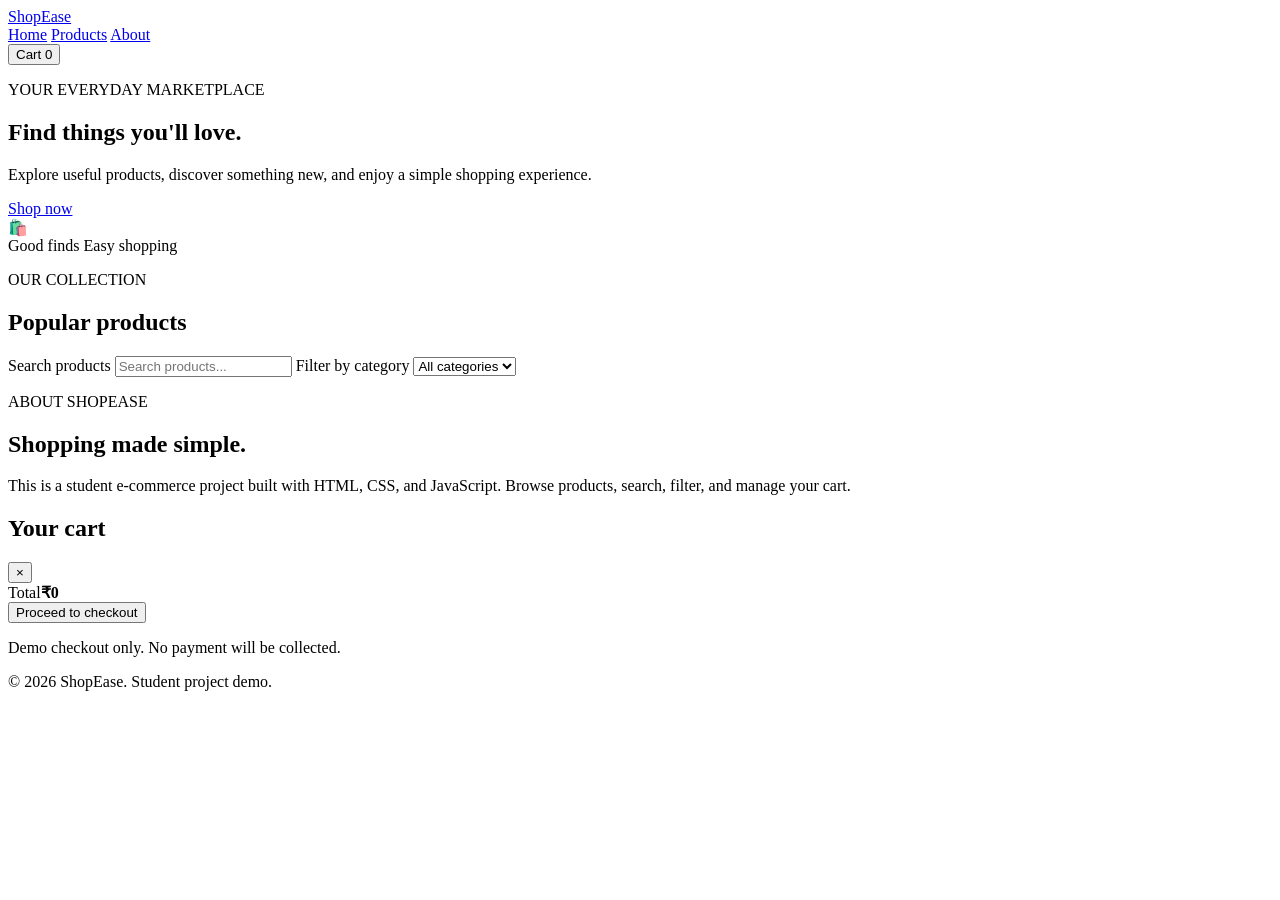
==== index.html @ 78411b1c "Add responsive e-commerce storefront structure" ====
<!DOCTYPE html>
<html lang="en">
<head>
  <meta charset="UTF-8">
  <meta name="viewport" content="width=device-width, initial-scale=1.0">
  <meta name="description" content="Shop everyday essentials at ShopEase.">
  <title>ShopEase | Online Store</title>
  <link rel="stylesheet" href="style.css">
  <script src="script.js" defer></script>
</head>
<body>
  <header class="site-header">
    <a class="brand" href="#" aria-label="ShopEase home">Shop<span>Ease</span></a>
    <nav class="main-nav" aria-label="Main navigation">
      <a href="#home">Home</a>
      <a href="#products">Products</a>
      <a href="#about">About</a>
    </nav>
    <button class="cart-toggle" id="cart-toggle" aria-label="Open shopping cart">
      Cart <span class="cart-count" id="cart-count">0</span>
    </button>
  </header>

  <main>
    <section class="hero" id="home">
      <div class="hero-copy">
        <p class="eyebrow">YOUR EVERYDAY MARKETPLACE</p>
        <h1>Find things you'll <span>love.</span></h1>
        <p>Explore useful products, discover something new, and enjoy a simple shopping experience.</p>
        <a class="primary-button" href="#products">Shop now</a>
      </div>
      <div class="hero-art" aria-hidden="true">
        <div class="hero-circle">🛍️</div>
        <span class="floating-tag tag-one">Good finds</span>
        <span class="floating-tag tag-two">Easy shopping</span>
      </div>
    </section>

    <section class="products-section" id="products">
      <div class="section-heading">
        <div>
          <p class="eyebrow">OUR COLLECTION</p>
          <h2>Popular products</h2>
        </div>
        <div class="product-tools">
          <label class="sr-only" for="search-input">Search products</label>
          <input id="search-input" type="search" placeholder="Search products...">
          <label class="sr-only" for="category-filter">Filter by category</label>
          <select id="category-filter">
            <option value="all">All categories</option>
            <option value="Electronics">Electronics</option>
            <option value="Fashion">Fashion</option>
            <option value="Home">Home</option>
          </select>
        </div>
      </div>
      <div class="product-grid" id="product-grid" aria-live="polite"></div>
    </section>

    <section class="about-section" id="about">
      <p class="eyebrow">ABOUT SHOPEASE</p>
      <h2>Shopping made simple.</h2>
      <p>This is a student e-commerce project built with HTML, CSS, and JavaScript. Browse products, search, filter, and manage your cart.</p>
    </section>
  </main>

  <div class="cart-backdrop" id="cart-backdrop"></div>
  <aside class="cart-panel" id="cart-panel" aria-label="Shopping cart" aria-hidden="true">
    <div class="cart-heading">
      <h2>Your cart</h2>
      <button class="close-cart" id="close-cart" aria-label="Close cart">×</button>
    </div>
    <div class="cart-items" id="cart-items"></div>
    <div class="cart-footer">
      <div class="total-row"><span>Total</span><strong id="cart-total">₹0</strong></div>
      <button class="checkout-button" id="checkout-button">Proceed to checkout</button>
      <p class="cart-note">Demo checkout only. No payment will be collected.</p>
    </div>
  </aside>

  <footer class="site-footer">
    <p>© 2026 ShopEase. Student project demo.</p>
  </footer>
</body>
</html>
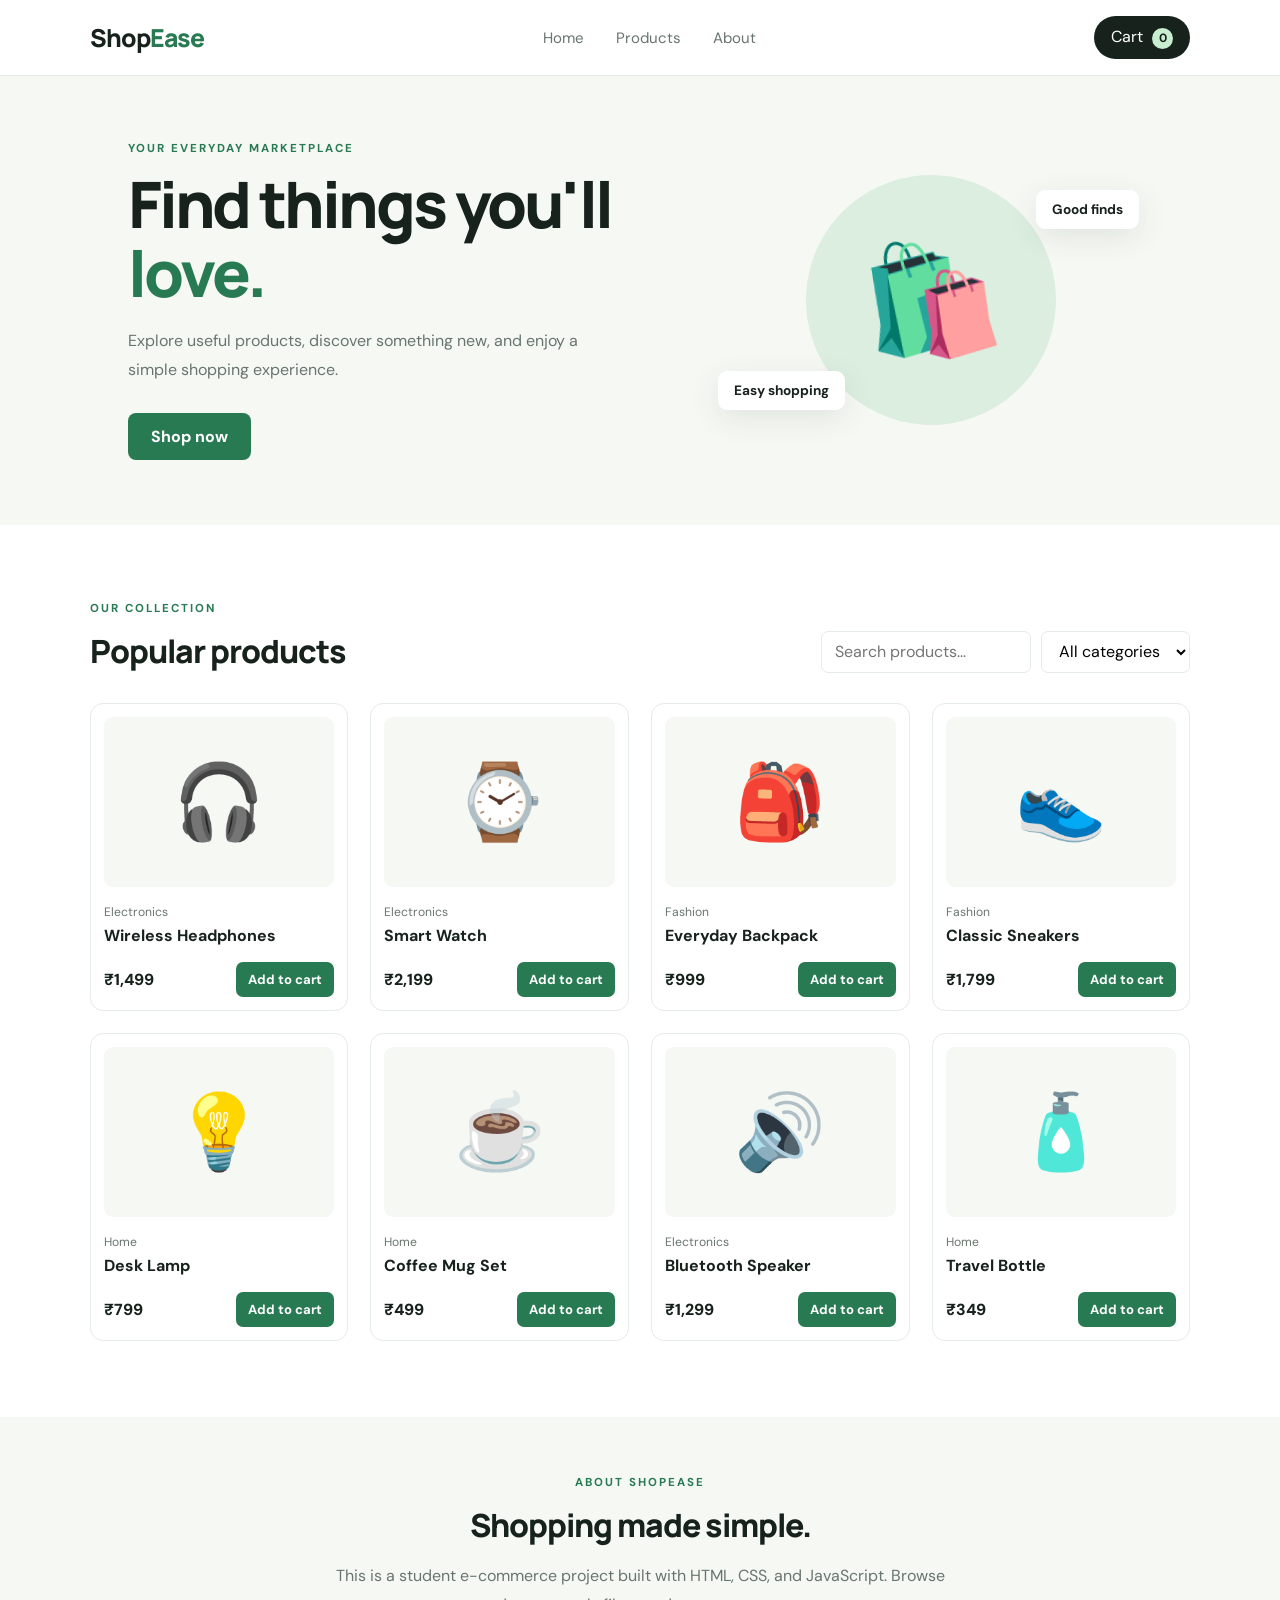
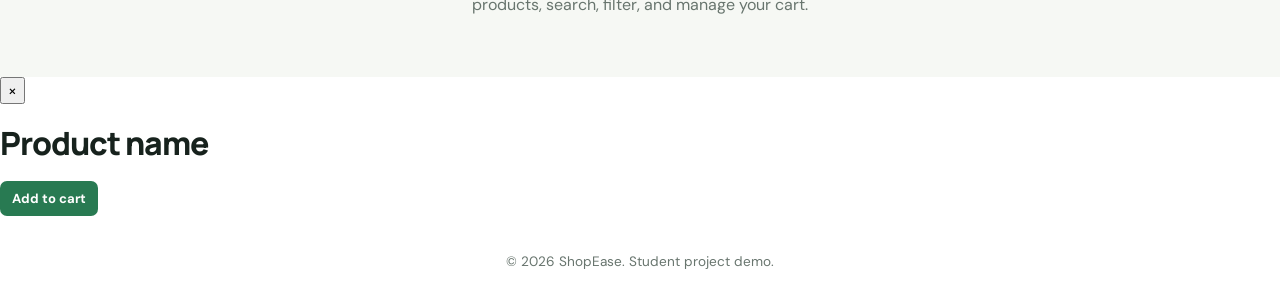
==== commit bbdd4e09: "Add product details dialog markup" ====
--- a/index.html
+++ b/index.html
@@ -64,6 +64,19 @@
     </section>
   </main>
 
+  <div class="details-backdrop" id="details-backdrop"></div>
+  <section class="details-modal" id="details-modal" role="dialog" aria-modal="true" aria-labelledby="details-name" aria-hidden="true">
+    <button class="details-close" id="details-close" aria-label="Close product details">×</button>
+    <div class="details-art" id="details-emoji" aria-hidden="true"></div>
+    <div class="details-copy">
+      <p class="product-category" id="details-category"></p>
+      <h2 id="details-name">Product name</h2>
+      <p class="details-description" id="details-description"></p>
+      <strong class="details-price" id="details-price"></strong>
+      <button class="add-button details-add" id="details-add">Add to cart</button>
+    </div>
+  </section>
+
   <div class="cart-backdrop" id="cart-backdrop"></div>
   <aside class="cart-panel" id="cart-panel" aria-label="Shopping cart" aria-hidden="true">
     <div class="cart-heading">
--- a/style.css
+++ b/style.css
@@ -0,0 +1,98 @@
+@import url('https://fonts.googleapis.com/css2?family=DM+Sans:wght@400;500;600;700&family=Manrope:wght@400;500;600;700;800&display=swap');
+
+:root {
+  --ink: #17221d;
+  --muted: #68756e;
+  --green: #287a52;
+  --green-dark: #1d603f;
+  --cream: #f6f8f4;
+  --line: #e5ebe5;
+  --white: #ffffff;
+  font-family: 'DM Sans', sans-serif;
+}
+* { box-sizing: border-box; }
+html { scroll-behavior: smooth; }
+body { margin: 0; color: var(--ink); background: var(--white); }
+button, input, select { font: inherit; }
+button, a { -webkit-tap-highlight-color: transparent; }
+a { color: inherit; text-decoration: none; }
+.site-header { height: 76px; padding: 0 7%; display: flex; align-items: center; justify-content: space-between; border-bottom: 1px solid var(--line); background: #fff; }
+.brand { font: 800 1.55rem 'Manrope', sans-serif; letter-spacing: -1px; }
+.brand span, .hero h1 span { color: var(--green); }
+.main-nav { display: flex; gap: 32px; color: var(--muted); font-size: .94rem; }
+.main-nav a:hover { color: var(--green); }
+.cart-toggle { border: 0; border-radius: 999px; padding: 10px 17px; color: #fff; background: var(--ink); cursor: pointer; }
+.cart-count { display: inline-grid; place-items: center; min-width: 21px; height: 21px; margin-left: 5px; border-radius: 50%; color: var(--ink); background: #c8edcf; font-size: .75rem; font-weight: 700; }
+.hero { min-height: 440px; padding: 65px 10%; display: grid; grid-template-columns: 1.1fr .9fr; align-items: center; gap: 40px; background: var(--cream); overflow: hidden; }
+.eyebrow { margin: 0 0 13px; color: var(--green); font-size: .72rem; font-weight: 700; letter-spacing: 2px; }
+.hero h1 { max-width: 570px; margin: 0; font: 800 clamp(2.8rem, 5vw, 4.5rem)/1.08 'Manrope', sans-serif; letter-spacing: -3px; }
+.hero-copy > p:not(.eyebrow) { max-width: 470px; margin: 20px 0 28px; color: var(--muted); line-height: 1.8; }
+.primary-button, .checkout-button { display: inline-block; border: 0; border-radius: 8px; padding: 13px 23px; color: #fff; background: var(--green); font-weight: 700; cursor: pointer; }
+.primary-button:hover, .checkout-button:hover { background: var(--green-dark); }
+.hero-art { min-height: 290px; position: relative; display: grid; place-items: center; }
+.hero-circle { width: 250px; height: 250px; display: grid; place-items: center; border-radius: 50%; background: #dceee0; font-size: 7rem; transform: rotate(-8deg); }
+.floating-tag { position: absolute; padding: 11px 16px; border-radius: 9px; background: #fff; box-shadow: 0 8px 30px #1b38221a; font-size: .85rem; font-weight: 700; }
+.tag-one { top: 35px; right: 3%; }
+.tag-two { bottom: 35px; left: 2%; }
+.products-section { padding: 76px 7%; }
+.section-heading { display: flex; align-items: end; justify-content: space-between; gap: 24px; margin-bottom: 30px; }
+h2 { margin: 0; font: 800 2rem 'Manrope', sans-serif; letter-spacing: -1px; }
+.product-tools { display: flex; gap: 10px; }
+.product-tools input, .product-tools select { min-height: 42px; padding: 0 13px; border: 1px solid var(--line); border-radius: 7px; outline-color: var(--green); background: #fff; }
+.product-tools input { width: 210px; }
+.product-grid { display: grid; grid-template-columns: repeat(4, minmax(0, 1fr)); gap: 22px; }
+.product-card { padding: 13px; border: 1px solid var(--line); border-radius: 13px; transition: transform .2s, box-shadow .2s; }
+.product-card:hover { transform: translateY(-4px); box-shadow: 0 12px 30px #203b2610; }
+.product-art { height: 170px; display: grid; place-items: center; border-radius: 9px; background: var(--cream); font-size: 4.6rem; }
+.product-category { margin: 17px 0 5px; color: var(--muted); font-size: .76rem; }
+.product-card h3 { margin: 0; font-size: 1rem; }
+.product-bottom { display: flex; align-items: center; justify-content: space-between; gap: 8px; margin-top: 16px; }
+.product-price { font-weight: 800; }
+.add-button { border: 0; border-radius: 7px; padding: 9px 12px; color: #fff; background: var(--green); cursor: pointer; font-size: .82rem; font-weight: 700; }
+.add-button:hover { background: var(--green-dark); }
+.empty-results { grid-column: 1 / -1; padding: 35px; color: var(--muted); text-align: center; }
+.about-section { padding: 58px 10%; background: var(--cream); text-align: center; }
+.about-section p:last-child { max-width: 620px; margin: 15px auto 0; color: var(--muted); line-height: 1.8; }
+.site-footer { padding: 23px; color: var(--muted); text-align: center; font-size: .85rem; }
+.cart-backdrop { position: fixed; inset: 0; z-index: 5; visibility: hidden; opacity: 0; background: #101a1480; transition: .25s; }
+.cart-panel { position: fixed; z-index: 6; top: 0; right: 0; width: min(420px, 100%); height: 100%; padding: 25px; display: flex; flex-direction: column; background: #fff; transform: translateX(100%); transition: transform .25s; }
+.cart-open .cart-backdrop { visibility: visible; opacity: 1; }
+.cart-open .cart-panel { transform: translateX(0); }
+.cart-heading { display: flex; align-items: center; justify-content: space-between; padding-bottom: 20px; border-bottom: 1px solid var(--line); }
+.cart-heading h2 { font-size: 1.5rem; }
+.close-cart { border: 0; background: none; cursor: pointer; font-size: 2rem; }
+.cart-items { flex: 1; overflow-y: auto; }
+.cart-empty { padding: 35px 5px; color: var(--muted); text-align: center; }
+.cart-item { display: grid; grid-template-columns: 52px 1fr auto; align-items: center; gap: 12px; padding: 16px 0; border-bottom: 1px solid var(--line); }
+.cart-item-art { width: 52px; height: 52px; display: grid; place-items: center; border-radius: 8px; background: var(--cream); font-size: 1.7rem; }
+.cart-item h3 { margin: 0 0 4px; font-size: .9rem; }
+.cart-item p { margin: 0; color: var(--muted); font-size: .82rem; }
+.quantity-controls { display: flex; align-items: center; gap: 8px; margin-top: 7px; }
+.quantity-controls button { width: 23px; height: 23px; border: 1px solid var(--line); border-radius: 5px; background: #fff; cursor: pointer; }
+.remove-button { border: 0; color: #a33b3b; background: none; cursor: pointer; font-size: .78rem; }
+.cart-footer { padding-top: 18px; border-top: 1px solid var(--line); }
+.total-row { display: flex; justify-content: space-between; margin-bottom: 16px; font-size: 1.1rem; }
+.checkout-button { width: 100%; }
+.cart-note { color: var(--muted); text-align: center; font-size: .75rem; }
+.sr-only { position: absolute; width: 1px; height: 1px; padding: 0; margin: -1px; overflow: hidden; clip: rect(0,0,0,0); white-space: nowrap; border: 0; }
+@media (max-width: 900px) { .product-grid { grid-template-columns: repeat(2, minmax(0, 1fr)); } .hero { padding-inline: 7%; } }
+@media (max-width: 620px) {
+  .site-header { height: 66px; padding-inline: 5%; }
+  .main-nav { gap: 13px; font-size: .82rem; }
+  .brand { font-size: 1.25rem; }
+  .cart-toggle { padding: 8px 11px; font-size: .82rem; }
+  .hero { grid-template-columns: 1fr; padding: 55px 7% 35px; text-align: center; }
+  .hero-copy > p:not(.eyebrow) { margin-inline: auto; }
+  .hero-art { min-height: 230px; }
+  .hero-circle { width: 190px; height: 190px; font-size: 5rem; }
+  .section-heading { align-items: stretch; flex-direction: column; }
+  .product-tools { flex-direction: column; }
+  .product-tools input { width: 100%; }
+  .product-grid { gap: 12px; }
+  .product-card { padding: 9px; }
+  .product-art { height: 125px; font-size: 3.5rem; }
+  .product-bottom { align-items: stretch; flex-direction: column; }
+  .add-button { width: 100%; }
+  h2 { font-size: 1.7rem; }
+}
+@media (max-width: 370px) { .main-nav { gap: 8px; } .main-nav a { font-size: .75rem; } .product-grid { grid-template-columns: 1fr; } }
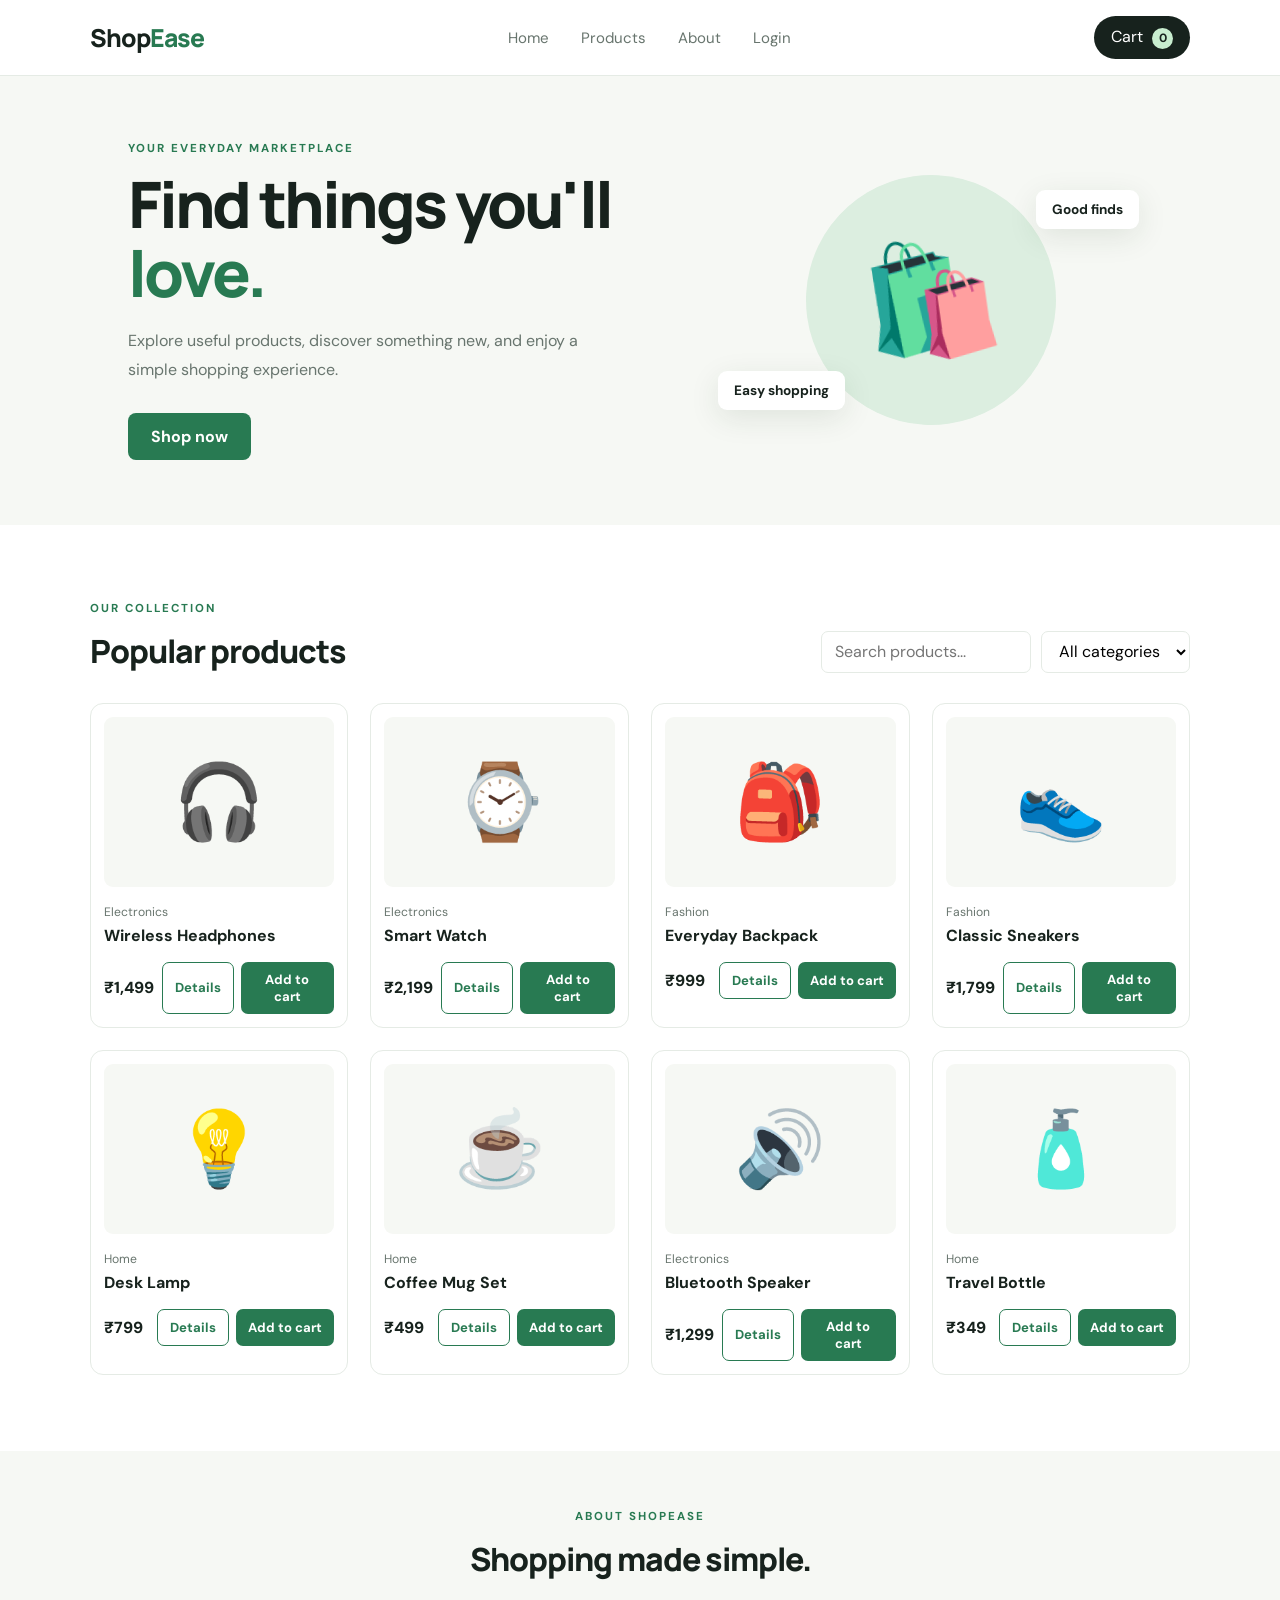
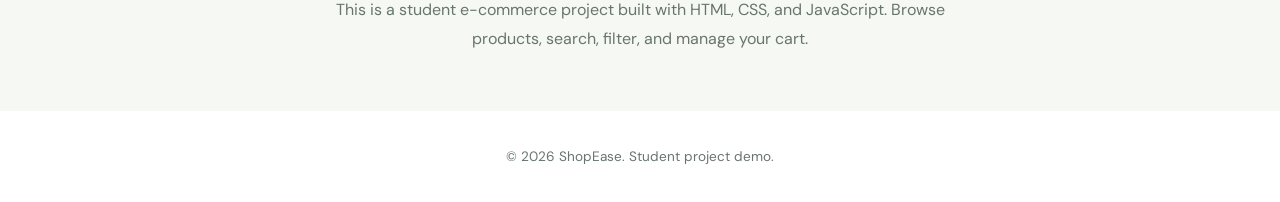
==== commit 310261f1: "Add login link to store navigation" ====
--- a/index.html
+++ b/index.html
@@ -15,6 +15,7 @@
       <a href="#home">Home</a>
       <a href="#products">Products</a>
       <a href="#about">About</a>
+      <a href="login.html">Login</a>
     </nav>
     <button class="cart-toggle" id="cart-toggle" aria-label="Open shopping cart">
       Cart <span class="cart-count" id="cart-count">0</span>
--- a/style.css
+++ b/style.css
@@ -95,4 +95,80 @@
   .add-button { width: 100%; }
   h2 { font-size: 1.7rem; }
 }
-@media (max-width: 370px) { .main-nav { gap: 8px; } .main-nav a { font-size: .75rem; } .product-grid { grid-template-columns: 1fr; } }+@media (max-width: 370px) { .main-nav { gap: 8px; } .main-nav a { font-size: .75rem; } .product-grid { grid-template-columns: 1fr; } }
+
+/* Product details popup */
+.details-backdrop {
+  position: fixed;
+  inset: 0;
+  z-index: 7;
+  visibility: hidden;
+  opacity: 0;
+  background: #101a1480;
+  transition: .25s;
+}
+.details-modal {
+  position: fixed;
+  z-index: 8;
+  top: 50%;
+  left: 50%;
+  width: min(680px, calc(100% - 30px));
+  max-height: calc(100vh - 30px);
+  padding: 28px;
+  display: grid;
+  grid-template-columns: .9fr 1.1fr;
+  align-items: center;
+  gap: 25px;
+  overflow-y: auto;
+  border-radius: 16px;
+  background: #fff;
+  opacity: 0;
+  visibility: hidden;
+  transform: translate(-50%, -46%);
+  transition: .25s;
+}
+.details-open .details-backdrop { visibility: visible; opacity: 1; }
+.details-open .details-modal {
+  visibility: visible;
+  opacity: 1;
+  transform: translate(-50%, -50%);
+}
+.details-close {
+  position: absolute;
+  top: 10px;
+  right: 15px;
+  border: 0;
+  background: none;
+  cursor: pointer;
+  font-size: 2rem;
+}
+.details-art {
+  min-height: 220px;
+  display: grid;
+  place-items: center;
+  border-radius: 12px;
+  background: var(--cream);
+  font-size: 6rem;
+}
+.details-copy h2 { margin: 5px 0 12px; font-size: 1.7rem; }
+.details-description { color: var(--muted); line-height: 1.7; }
+.details-price { display: block; margin: 18px 0; font-size: 1.35rem; }
+.details-add { padding: 12px 20px; }
+.view-details-button {
+  border: 1px solid var(--green);
+  border-radius: 7px;
+  padding: 9px 12px;
+  color: var(--green);
+  background: #fff;
+  cursor: pointer;
+  font-size: .82rem;
+  font-weight: 700;
+}
+.view-details-button:hover { color: #fff; background: var(--green); }
+.product-actions { display: flex; gap: 7px; }
+@media (max-width: 620px) {
+  .details-modal { grid-template-columns: 1fr; gap: 15px; padding: 22px; }
+  .details-art { min-height: 145px; font-size: 4rem; }
+  .details-copy h2 { font-size: 1.4rem; }
+  .product-actions { flex-direction: column; }
+}
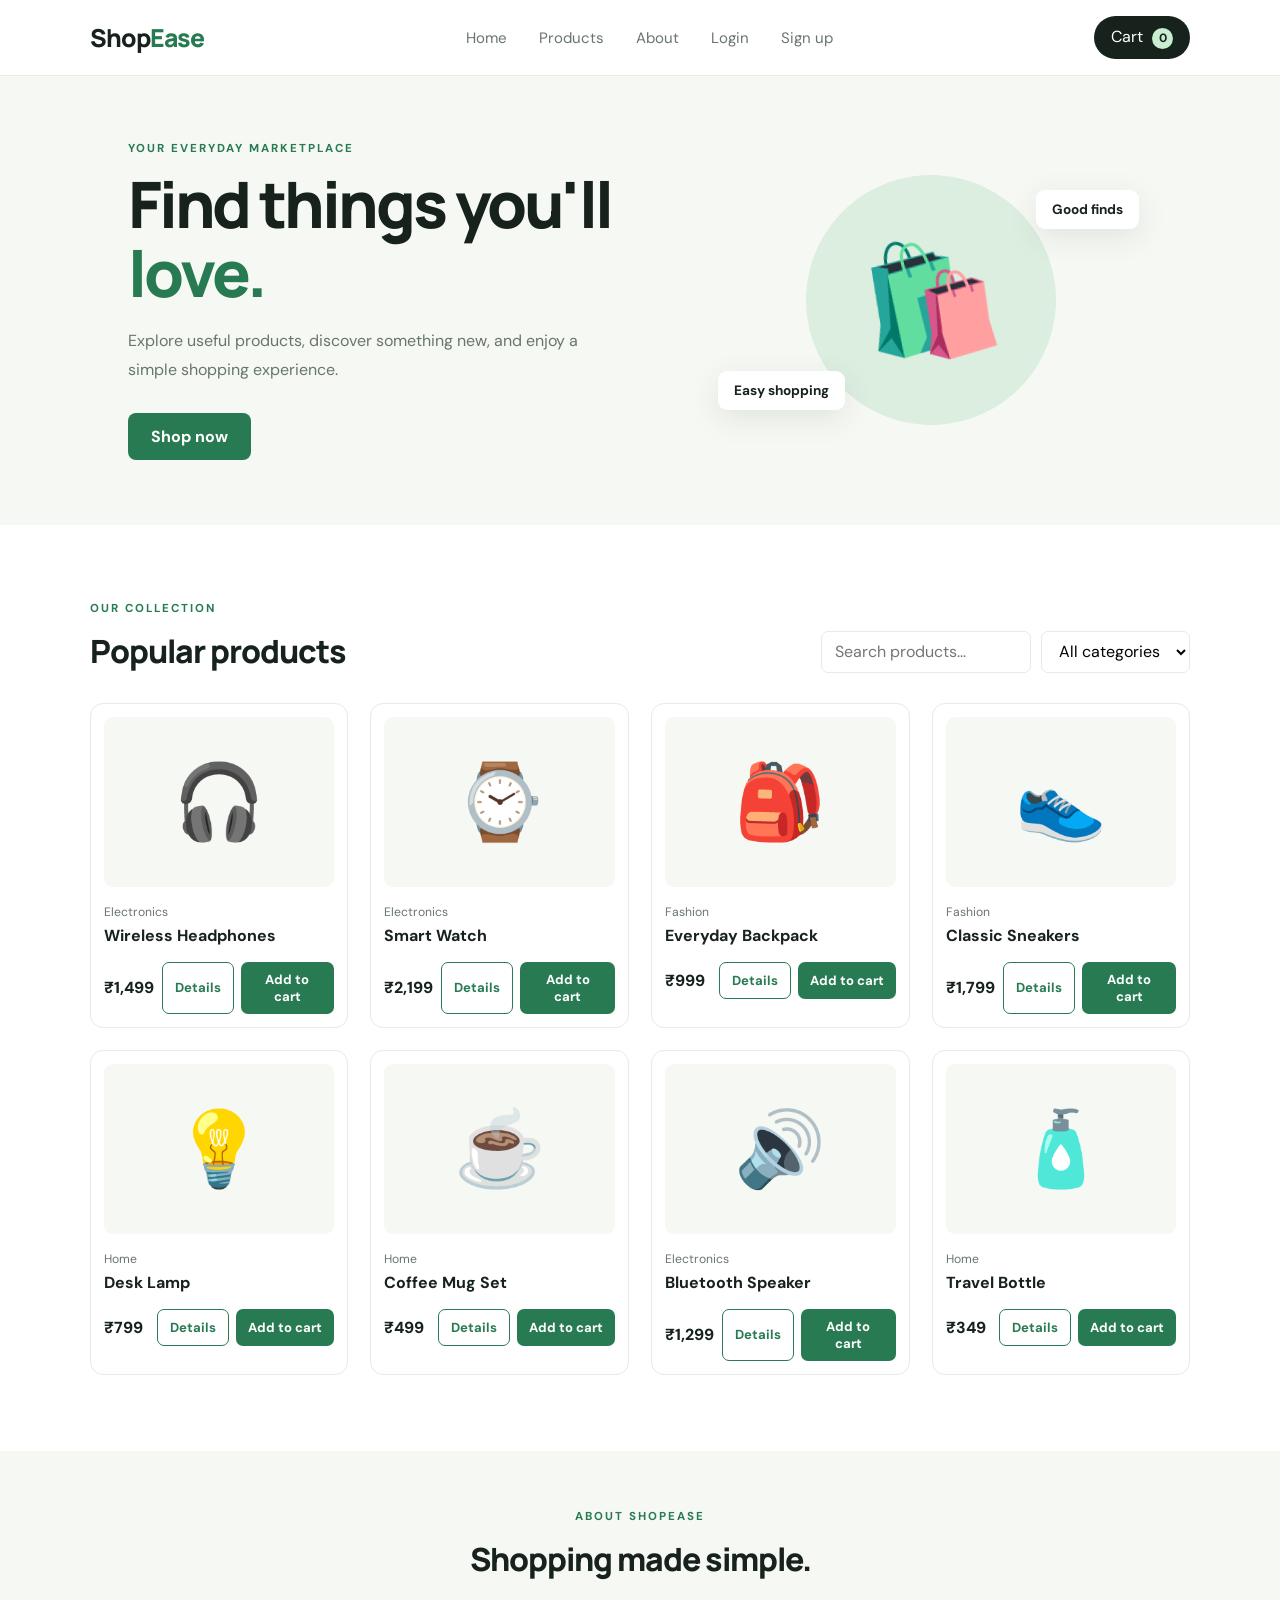
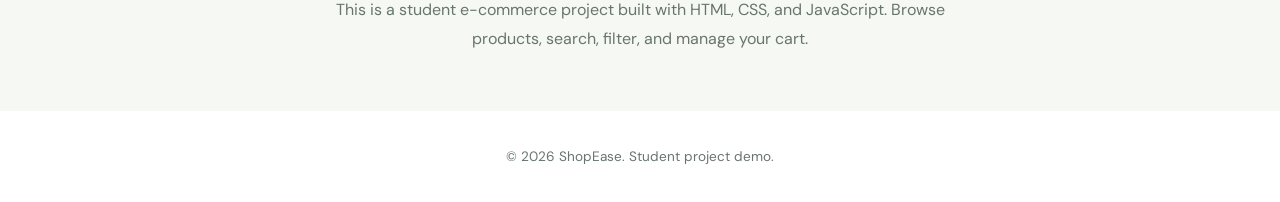
==== commit 32969048: "Add sign-up link to store navigation" ====
--- a/index.html
+++ b/index.html
@@ -16,6 +16,7 @@
       <a href="#products">Products</a>
       <a href="#about">About</a>
       <a href="login.html">Login</a>
+      <a href="signup.html">Sign up</a>
     </nav>
     <button class="cart-toggle" id="cart-toggle" aria-label="Open shopping cart">
       Cart <span class="cart-count" id="cart-count">0</span>
--- a/style.css
+++ b/style.css
@@ -172,3 +172,53 @@
   .details-copy h2 { font-size: 1.4rem; }
   .product-actions { flex-direction: column; }
 }
+
+
+/* Login page */
+.login-page {
+  min-height: 100vh;
+  display: flex;
+  justify-content: center;
+  align-items: center;
+  padding: 28px 16px;
+  background: linear-gradient(135deg, #eef6ef, #f6f8f4 55%, #e4f0e6);
+}
+.login-shell { width: 100%; max-width: 420px; }
+.login-brand { display: block; margin-bottom: 22px; text-align: center; font: 800 1.7rem 'Manrope', sans-serif; letter-spacing: -1px; }
+.login-brand span { color: var(--green); }
+.login-card {
+  padding: 38px;
+  border: 1px solid #e5ebe5;
+  border-radius: 18px;
+  background: #fff;
+  box-shadow: 0 18px 55px #1b382214;
+  animation: login-appear .65s ease both;
+}
+@keyframes login-appear {
+  from { opacity: 0; transform: translateY(18px); }
+  to { opacity: 1; transform: translateY(0); }
+}
+.login-card h1 { margin: 0 0 8px; font: 800 2rem 'Manrope', sans-serif; letter-spacing: -1px; text-align: center; }
+.login-intro { margin: 0 0 28px; color: var(--muted); text-align: center; line-height: 1.6; }
+.login-field { margin-bottom: 18px; }
+.login-field label { display: block; margin-bottom: 8px; font-size: .88rem; font-weight: 700; }
+.login-field input {
+  width: 100%;
+  height: 48px;
+  padding: 0 13px;
+  border: 1px solid var(--line);
+  border-radius: 8px;
+  outline: none;
+  background: #fff;
+}
+.login-field input:focus { border-color: var(--green); box-shadow: 0 0 0 3px #287a5218; }
+.password-wrap { display: flex; gap: 8px; }
+.password-wrap input { flex: 1; min-width: 0; }
+.password-toggle { border: 1px solid var(--line); border-radius: 8px; padding: 0 11px; color: var(--green-dark); background: #fff; cursor: pointer; font-size: .8rem; font-weight: 700; }
+.login-submit { width: 100%; min-height: 48px; margin-top: 5px; border: 0; border-radius: 8px; color: #fff; background: var(--green); cursor: pointer; font-weight: 700; }
+.login-submit:hover { background: var(--green-dark); }
+.login-message { min-height: 22px; margin: 15px 0 0; color: var(--green-dark); text-align: center; font-size: .85rem; line-height: 1.5; }
+.login-back { display: block; margin-top: 22px; color: var(--muted); text-align: center; font-size: .9rem; }
+.login-back:hover { color: var(--green); }
+.login-demo-note { margin: 18px 0 0; color: var(--muted); text-align: center; font-size: .76rem; line-height: 1.5; }
+@media (max-width: 480px) { .login-card { padding: 28px 22px; } }
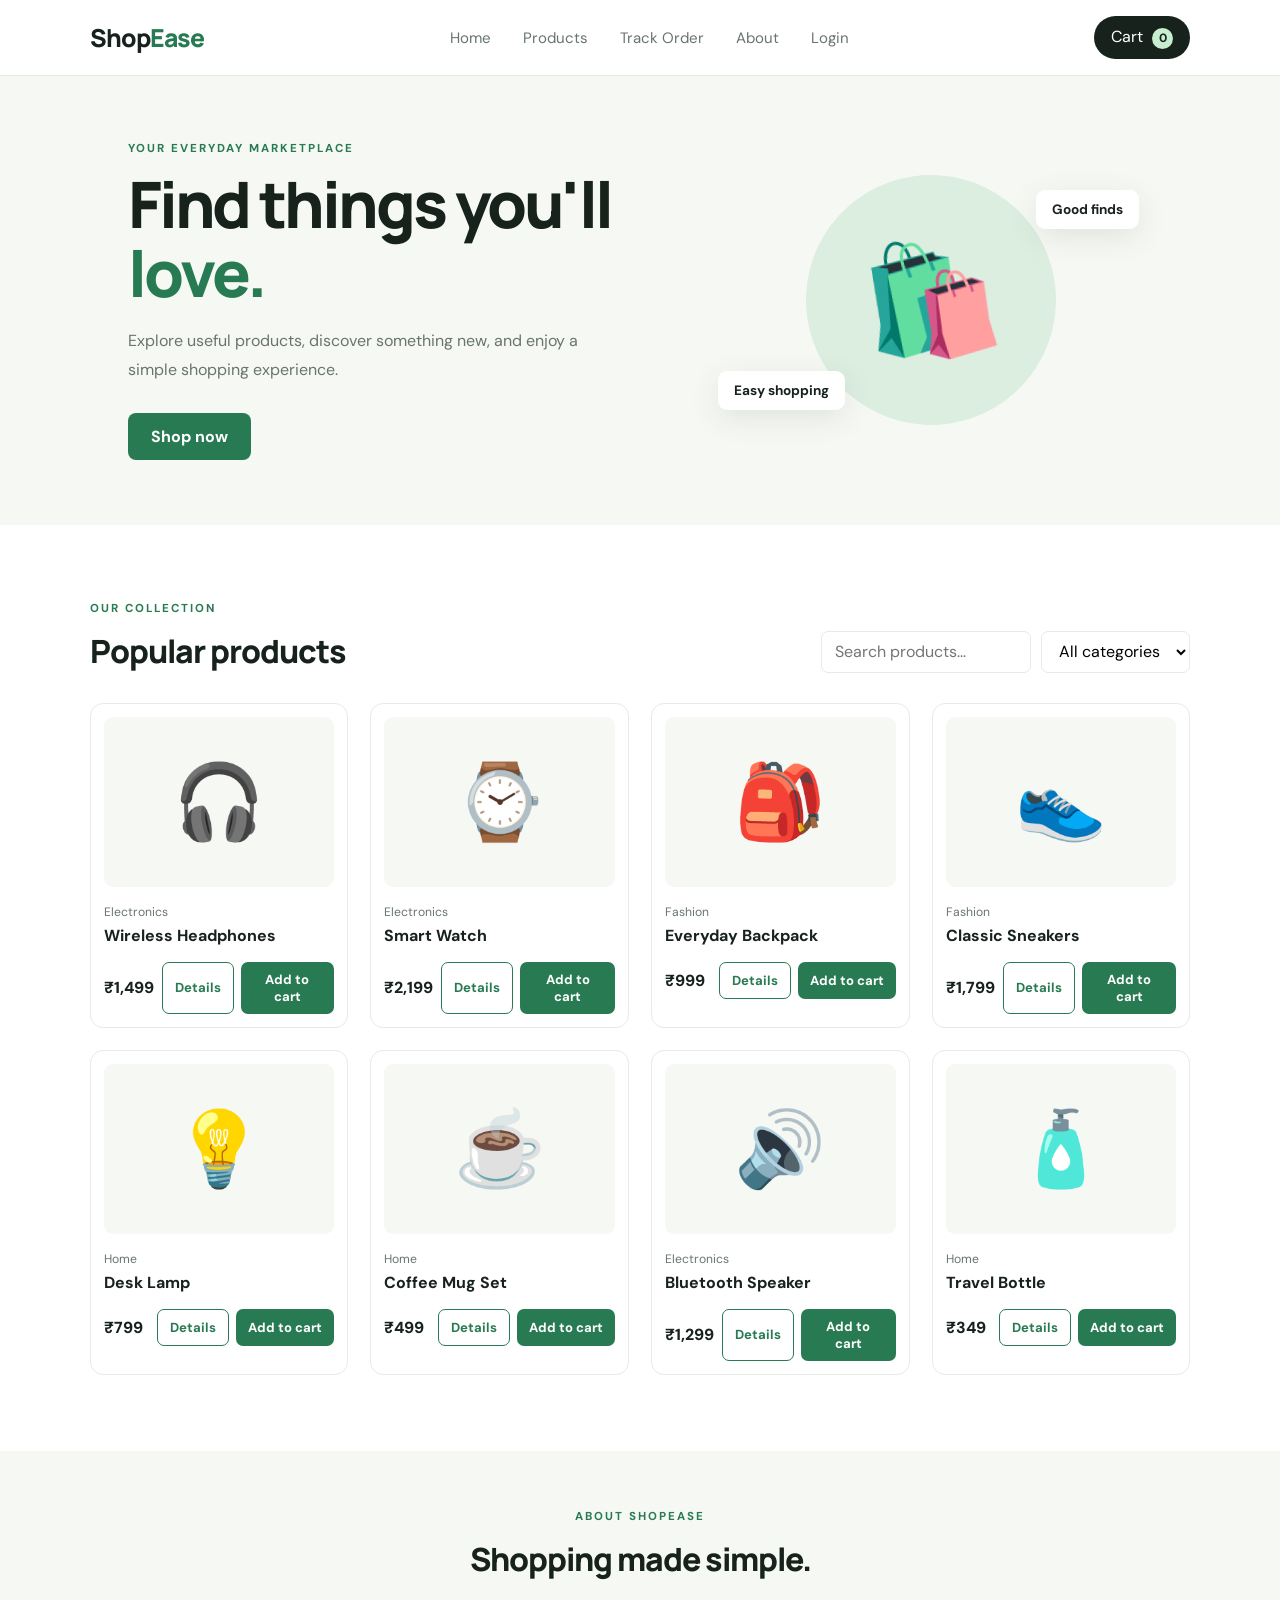
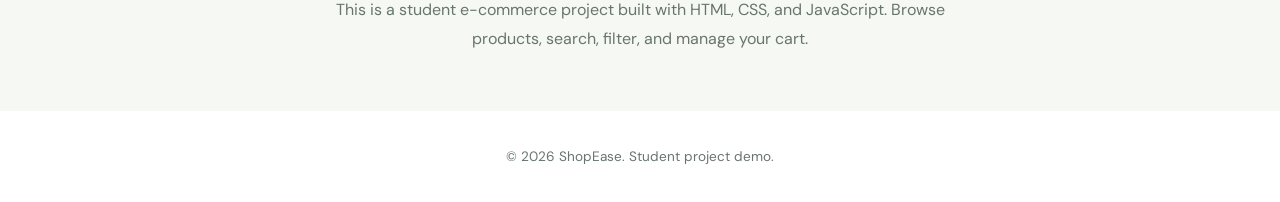
==== commit 296aafa8: "Add shipment tracking navigation and demo order checkout" ====
--- a/index.html
+++ b/index.html
@@ -14,9 +14,9 @@
     <nav class="main-nav" aria-label="Main navigation">
       <a href="#home">Home</a>
       <a href="#products">Products</a>
+      <a href="shipment.html">Track Order</a>
       <a href="#about">About</a>
       <a href="login.html">Login</a>
-      <a href="signup.html">Sign up</a>
     </nav>
     <button class="cart-toggle" id="cart-toggle" aria-label="Open shopping cart">
       Cart <span class="cart-count" id="cart-count">0</span>
@@ -88,7 +88,7 @@
     <div class="cart-items" id="cart-items"></div>
     <div class="cart-footer">
       <div class="total-row"><span>Total</span><strong id="cart-total">₹0</strong></div>
-      <button class="checkout-button" id="checkout-button">Proceed to checkout</button>
+      <button class="checkout-button" id="checkout-button">Place demo order</button>
       <p class="cart-note">Demo checkout only. No payment will be collected.</p>
     </div>
   </aside>
--- a/style.css
+++ b/style.css
@@ -222,3 +222,8 @@
 .login-back:hover { color: var(--green); }
 .login-demo-note { margin: 18px 0 0; color: var(--muted); text-align: center; font-size: .76rem; line-height: 1.5; }
 @media (max-width: 480px) { .login-card { padding: 28px 22px; } }
+
+/* Sign-up page link */
+.login-switch { margin: 18px 0 0; color: var(--muted); text-align: center; font-size: .88rem; }
+.login-switch a { color: var(--green); font-weight: 700; }
+.login-switch a:hover { text-decoration: underline; }
